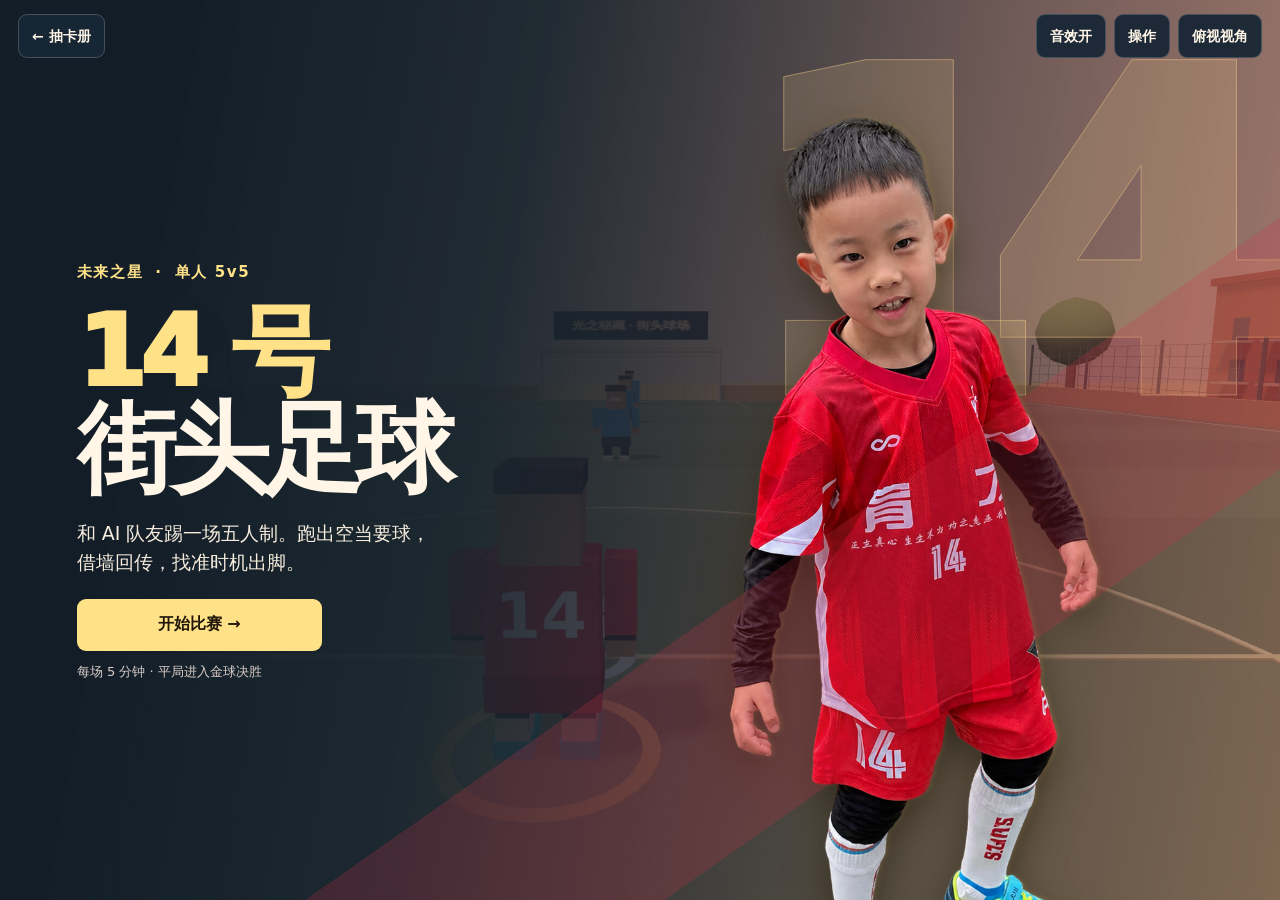
==== street-football/index.html @ 9abeea7c "Add mobile Future Star 5v5 street football" ====
<!doctype html>
<html lang="zh-CN">
<head>
  <meta charset="utf-8">
  <meta name="viewport" content="width=device-width, initial-scale=1, viewport-fit=cover">
  <meta name="theme-color" content="#111b24">
  <meta name="description" content="操控红衣 14 号，在 3D 街头球场和 AI 踢五人制足球。">
  <title>14 号 · 街头足球 | 光之秘藏</title>
  <link rel="stylesheet" href="./style.css">
  <script type="importmap">{"imports":{"three":"./vendor/three.module.min.js"}}</script>
  <script type="module" src="./game.js"></script>
</head>
<body>
  <main id="yakar-gol" data-screen="loading">
    <div id="yg-view">
      <div id="yg-labels" aria-hidden="true"></div>
      <header class="toolbar">
        <a class="tool back" href="../">← 抽卡册</a>
        <div class="toolbar-actions">
          <button class="tool" id="yg-sound" type="button" aria-label="切换音效">音效开</button>
          <button class="tool" id="yg-help-open" type="button">操作</button>
          <button class="tool" id="yg-cam" type="button" aria-label="切换镜头">俯视视角</button>
          <button class="tool" id="yg-full" type="button" hidden>全屏</button>
          <button class="tool" id="yg-pause-open" type="button" hidden>暂停</button>
        </div>
      </header>

      <section id="yg-home" class="home" aria-labelledby="game-title">
        <div class="home-content">
          <p class="match-format">未来之星 <b>·</b> 单人 5v5</p>
          <h1 id="game-title"><span>14 号</span>街头足球</h1>
          <p class="home-description">和 AI 队友踢一场五人制。跑出空当要球，借墙回传，找准时机出脚。</p>
          <button id="yg-start" class="primary" type="button" disabled>加载球场…</button>
          <p class="home-meta">每场 5 分钟 · 平局进入金球决胜</p>
        </div>
        <div class="hero" aria-hidden="true">
          <b>14</b>
          <img src="../assets/future-star/player.png" width="1086" height="1448" alt="" fetchpriority="high">
        </div>
      </section>

      <div id="yg-scoreboard" class="scoreboard" hidden>
        <div class="team red-team"><span>红队</span><b id="yg-blue-score">0</b><div class="pips"><span class="fires" id="yg-blue-fire"></span><span class="winds" id="yg-blue-wind"></span></div></div>
        <div class="clock"><b id="yg-timer">05:00</b><small id="yg-period">5v5</small></div>
        <div class="team blue-team"><span>蓝队</span><b id="yg-orange-score">0</b><div class="pips"><span class="fires" id="yg-orange-fire"></span><span class="winds" id="yg-orange-wind"></span></div></div>
      </div>
      <div id="yg-speed" hidden></div>
      <div id="yg-crosshair" aria-hidden="true" hidden>+</div>
      <div id="yg-charge" hidden><div class="charge-ring"></div><span id="yg-charge-text"></span></div>
      <div id="yg-overhead" hidden>
        <div id="yg-over-stun" class="over-row stun" hidden><span id="yg-over-stun-text"></span><div class="over-bar"><i id="yg-over-stun-fill"></i></div></div>
        <div id="yg-over-energy" class="over-row energy" hidden><span id="yg-over-energy-text"></span><div class="over-bar"><i id="yg-over-energy-fill"></i></div></div>
      </div>
      <div id="yg-cine" hidden><i class="cine-bar top"></i><i class="cine-bar bottom"></i><div class="cine-title"><strong id="yg-cine-title"></strong><span id="yg-cine-who"></span><div id="yg-cine-aim" class="cine-aim" hidden><i id="yg-cine-aim-fill"></i></div></div></div>
      <div id="yg-ballmark" hidden aria-hidden="true"><i></i></div>
      <div id="yg-message" role="status" hidden></div>
      <div id="yg-burn" hidden><strong>暂离球场</strong><span id="yg-burn-count"></span><small>稍后自动回场</small></div>

      <aside id="yg-player" class="player" aria-label="14 号状态" hidden>
        <div class="player-photo"><img src="../assets/future-star/player.png" alt="" width="1086" height="1448"></div>
        <div><div id="yg-side" class="player-name">14 号 · 红队</div><strong id="yg-ball-status">争抢球权</strong>
          <div class="energy" aria-label="体力"><span id="yg-energy-text">就绪</span><div class="meter"><i id="yg-energy-fill"></i></div></div>
        </div>
      </aside>

      <div id="yg-touch" hidden>
        <div class="touch-zone left" data-t="stick" aria-label="拖动左侧移动"></div>
        <div class="touch-zone right" data-t="look" aria-label="拖动右侧瞄准"></div>
        <div class="joystick-idle" aria-hidden="true"></div>
        <div id="yg-stick" aria-hidden="true" hidden><i></i></div>
        <div class="touch-buttons" aria-label="触屏操作">
          <button id="yg-t-sprint" class="tbtn sprint" type="button" data-t="sprint">冲刺</button>
          <button id="yg-t-jump" class="tbtn jump" type="button" data-t="jump">跳跃</button>
          <button id="yg-t-pass" class="tbtn pass" type="button" data-t="pass"><b class="when-ball">传球</b><small class="when-ball">长按火焰传球</small><b class="when-free">铲抢</b></button>
          <button id="yg-t-shoot" class="tbtn shoot" type="button" data-t="shoot"><b class="when-ball">射门</b><small class="when-ball">长按旋风射门</small><b class="when-free">要球</b></button>
        </div>
      </div>
      <div id="yg-rotate"><strong>请横过手机</strong><span>横屏后即可使用双手操作</span><a class="tool" href="../">返回抽卡册</a></div>
      <div id="yg-controls" class="desktop-only" hidden>WASD 移动 · 左键射门或要球 · 右键传球或铲抢 · Shift 冲刺 · 空格跳跃</div>

      <section id="yg-help" class="overlay" role="dialog" aria-modal="true" aria-labelledby="help-title" hidden>
        <div class="card">
          <h2 id="help-title">怎么踢</h2>
          <dl class="touch-only">
            <dt>移动</dt><dd>在屏幕左侧按住并拖动。默认俯视，瞄准方向跟随移动方向。</dd>
            <dt>射门 / 要球</dt><dd>有球时点按射门，长按约 1 秒蓄力后松开。没球时向 AI 队友要球。</dd>
            <dt>传球 / 铲抢</dt><dd>有球时点按传球，长按蓄力打出火焰传球。没球时向球铲抢。</dd>
            <dt>冲刺 / 跳跃</dt><dd>冲刺和铲抢共用体力。跳起可以避开火焰传球。</dd>
            <dt>镜头</dt><dd>右上角切换视角。肩后视角可在右半屏滑动瞄准。</dd>
          </dl>
          <dl class="desktop-only">
            <dt>WASD、方向键</dt><dd>移动。肩后视角用鼠标瞄准，俯视用鼠标指向目标。</dd>
            <dt>鼠标左键</dt><dd>有球时射门，长按可蓄力。没球时向 AI 队友要球。</dd>
            <dt>鼠标右键</dt><dd>有球时传球，长按可蓄力。没球时铲抢。</dd>
            <dt>Shift、空格</dt><dd>冲刺、跳跃。V 切换视角，Esc 暂停。</dd>
          </dl>
          <p>球碰墙会弹回。每队各有 5 次火焰传球和旋风射门，剩余次数显示在比分牌上。</p>
          <button id="yg-help-close" class="primary" type="button">知道了</button>
        </div>
      </section>

      <section id="yg-pause" class="overlay" role="dialog" aria-modal="true" aria-labelledby="pause-title" hidden>
        <div class="card menu-card">
          <h2 id="pause-title">比赛暂停</h2>
          <button id="yg-resume" class="primary" type="button">继续比赛</button>
          <div class="menu-actions">
            <button id="yg-restart" type="button">重新开球</button><button id="yg-pause-help" type="button">操作说明</button>
            <button id="yg-pause-sound" type="button">音效开</button><button id="yg-menu" type="button">回到赛前</button>
          </div>
          <a class="tool" href="../">返回抽卡册</a>
        </div>
      </section>

      <section id="yg-results" class="overlay" role="dialog" aria-modal="true" aria-labelledby="yg-result-title" hidden>
        <div class="card result-card">
          <h2 id="yg-result-title"></h2>
          <div id="yg-final-score" aria-label="最终比分"></div>
          <div class="table-wrap" tabindex="0" aria-label="球员数据">
            <table><thead><tr><th>球员</th><th>进球</th><th>传球</th><th>火焰命中</th><th>抢断</th><th>扑救</th></tr></thead><tbody id="yg-stats"></tbody></table>
          </div>
          <div class="menu-actions"><button id="yg-again" class="primary" type="button">再踢一场</button><button id="yg-result-menu" type="button">回到赛前</button></div>
        </div>
      </section>
      <div id="game-error" class="overlay" hidden><div class="card menu-card"><h2>球场加载失败</h2><p>请刷新重试，或使用支持 WebGL 的浏览器。</p><a class="tool" href="../">返回抽卡册</a></div></div>
      <noscript><div class="overlay">请启用 JavaScript 后再进入球场。</div></noscript>
    </div>
  </main>
</body>
</html>
---- street-football/style.css ----
:root {
  color-scheme: dark;
  font-family: system-ui, -apple-system, "PingFang SC", "Microsoft YaHei", sans-serif;
  background: #111b24;
  color: #fff6e8;
  --panel: #111c27;
  --line: #ffffff30;
  --accent: #ffe188;
  --red: #ff8494;
  --blue: #81d1ff;
  --edge-x: 18px;
  --edge-y: 14px;
}
* { box-sizing: border-box; }
html, body { margin: 0; width: 100%; height: 100%; overflow: hidden; }
[hidden] { display: none !important; }
button, .tool {
  appearance: none;
  line-height: 1.15;
  font-family: inherit;
  font-size: 14px;
  font-weight: 750;
  min-height: 44px;
  border-radius: 9px;
  border: 1px solid var(--line);
  background: #192835f2;
  color: inherit;
  cursor: pointer;
  padding: 8px 13px;
  touch-action: manipulation;
  -webkit-tap-highlight-color: transparent;
}
.tool { display: inline-flex; align-items: center; justify-content: center; text-decoration: none; }
button:active, .tool:active { background: #364657; }
button:focus-visible, a:focus-visible, .table-wrap:focus-visible { outline: 2px solid var(--accent); outline-offset: 3px; }
button:disabled { cursor: wait; opacity: .65; }
.primary { background: var(--accent); color: #211709; border-color: transparent; font-weight: 900; }
.primary:active { background: #ffca57; }
#yakar-gol { position: fixed; inset: 0; user-select: none; -webkit-user-select: none; }
#yg-view { position: absolute; inset: 0; overflow: hidden; }
#yg-view > canvas { display: block; width: 100%; height: 100%; }
.toolbar {
  position: absolute; z-index: 12; top: calc(var(--edge-y) + env(safe-area-inset-top));
  left: calc(var(--edge-x) + env(safe-area-inset-left)); right: calc(var(--edge-x) + env(safe-area-inset-right));
  display: flex; justify-content: space-between; align-items: flex-start; pointer-events: none;
}
.toolbar-actions { display: flex; gap: 8px; margin-left: auto; }
.toolbar .tool { pointer-events: auto; white-space: nowrap; }
#yg-full { display: none; }
.tam-ekran #yg-full:not([hidden]) { display: inline-block; }
[data-screen="match"] .toolbar .back,
[data-screen="match"] .toolbar #yg-help-open,
[data-screen="match"] .toolbar #yg-sound { display: none; }
.home {
  position: absolute; inset: 0; isolation: isolate; overflow: hidden; display: grid; align-items: center;
  padding: 66px max(6vw,calc(28px + env(safe-area-inset-left))) 22px;
  background: linear-gradient(100deg,#121d28 13%,#18232df5 38%,#351b28a6 72%,#68232d80);
}
.home::after {
  content: ""; position: absolute; inset: 0; z-index: -1; pointer-events: none;
  background: linear-gradient(145deg, transparent 62%,#cf2f4638 62% 76%,transparent 76%);
}
.home-content { z-index: 1; width: min(54vw, 550px); }
.match-format { color: var(--accent); font-size: 15px; letter-spacing: .11em; font-weight: 750; margin: 0; }
.match-format b { margin: 0 5px; }
.home h1 { margin: .22em 0; font-size: clamp(40px,7.7vw,112px); font-weight: 950; line-height: .98; letter-spacing: -.06em; }
.home h1 span { display: block; color: var(--accent); }
.home-description { max-width: 360px; margin: 14px 0 21px; font-size: clamp(14px,2vw,19px); color: #f7edde; line-height: 1.55; }
.home .primary { min-width: clamp(150px,22vw,245px); min-height: 52px; padding: 10px 21px; font-size: 16px; }
.home-meta { font-size: 13px; margin: 12px 0 0; color: #dbcec9; }
.hero { position: absolute; z-index: -1; top: 0; right: 0; width: 59%; height: 100%; pointer-events: none; }
.hero b {
  position: absolute; right: 7%; top: 3%; font: 950 min(57vh,34vw)/1 system-ui, sans-serif;
  letter-spacing: -.13em; color: #ffd78e28; -webkit-text-stroke: 1px #ffd78e70;
}
.hero img {
  position: absolute; right: max(1vw, env(safe-area-inset-right)); bottom: -15%; height: min(103%,89vw); width: auto;
  filter: drop-shadow(0 15px 20px #0009) drop-shadow(2px 0 2px #ffd17054);
}
.scoreboard {
  position: absolute; z-index: 8; top: calc(var(--edge-y) + env(safe-area-inset-top)); left: 50%; transform: translateX(-50%);
  display: flex; align-items: stretch; overflow: hidden; border: 1px solid var(--line); border-radius: 10px;
  background: #101925f2; box-shadow: 0 5px 16px #0005; pointer-events: none;
}
.team { display: grid; grid-template-columns: auto auto; gap: 2px 10px; padding: 5px 13px 6px; place-items: center; font-size: 13px; font-weight: 850; }
.team b { color: #fff; font-size: 23px; line-height: 1; font-variant-numeric: tabular-nums; }
.team.red-team { color: var(--red); border-top: 2px solid #f74962; }
.team.blue-team { color: var(--blue); border-top: 2px solid #47b7f3; }
.clock { display: grid; place-content: center; text-align: center; min-width: 78px; padding: 0 8px; background: #ffffff0b; }
.clock b { font-size: 19px; line-height: 1; font-variant-numeric: tabular-nums; }
.clock small { margin-top: 4px; font-size: 10px; color: #e8dde1; }
.pips { grid-column: 1/-1; display: flex; gap: 4px; }
.fires, .winds { display: flex; gap: 2px; }
.pips i { width: 5px; height: 5px; border-radius: 50%; background: #ff9e49; }
.winds i { background: #78edfb; }
.pips i.used { opacity: .18; }
.player {
  position: absolute; z-index: 5; left: calc(var(--edge-x) + env(safe-area-inset-left));
  bottom: calc(var(--edge-y) + env(safe-area-inset-bottom)); display: flex; align-items: center; gap: 8px;
  min-width: 130px; padding: 6px 10px 6px 6px; border: 1px solid #ff6a8575; border-radius: 11px;
  background: #151f2be8; pointer-events: none;
}
.player-photo { width: 40px; height: 40px; overflow: hidden; border-radius: 7px; position: relative; background: #682632; }
.player-photo img { position: absolute; width: 92px; height: auto; left: -18px; top: -2px; }
.player-name { color: var(--red); font-size: 11px; }
.player strong { display: block; font-size: 13px; line-height: 1.3; }
.energy { display: flex; align-items: center; color: var(--accent); font-size: 10px; gap: 5px; }
.meter { width: 39px; height: 3px; background: #ffffff32; border-radius: 4px; overflow: hidden; }
.meter i { display: block; height: 100%; background: var(--accent); }
#yg-controls { position: absolute; bottom: 14px; left: 50%; transform: translateX(-50%); background: var(--panel); border-radius: 7px; padding: 9px 12px; font-size: 12px; white-space: nowrap; }
#yg-touch { position: absolute; inset: 0; touch-action: none; -webkit-touch-callout: none; }
.touch-zone { position: absolute; inset-block: 0; z-index: 7; touch-action: none; }
.touch-zone.left { left: env(safe-area-inset-left); width: 44%; }
.touch-zone.right { left: 44%; right: env(safe-area-inset-right); }
.joystick-idle, #yg-stick::before {
  width: 98px; height: 98px; border-radius: 50%; border: 2px solid #fff8; background: #151f2b70;
  box-shadow: inset 0 0 0 7px #151f2b30; pointer-events: none;
}
.joystick-idle { position: absolute; z-index: 8; left: calc(38px + env(safe-area-inset-left)); bottom: calc(81px + env(safe-area-inset-bottom)); opacity: .6; }
.joystick-idle::before { content: ""; position: absolute; inset: 33%; border: 1px solid #fff9; border-radius: 50%; }
#yg-touch:has(#yg-stick:not([hidden])) .joystick-idle { opacity: .12; }
#yg-stick { position: fixed; left: 0; top: 0; width: 0; height: 0; z-index: 10; pointer-events: none; }
#yg-stick::before { content: ""; position: absolute; left: -49px; top: -49px; }
#yg-stick i { position: absolute; left: -19px; top: -19px; width: 38px; height: 38px; border-radius: 50%; background: #ffe4a4; box-shadow: 0 2px 8px #0006; }
.touch-buttons {
  position: absolute; right: calc(var(--edge-x) + env(safe-area-inset-right)); bottom: calc(var(--edge-y) + env(safe-area-inset-bottom));
  display: grid; z-index: 10; grid-template-columns: repeat(2, auto); align-items: center; justify-items: center; gap: 9px 11px; pointer-events: none;
}
.tbtn {
  --cd: 0; position: relative; display: flex; flex-direction: column; justify-content: center; align-items: center;
  padding: 0; min-width: 54px; min-height: 50px; border-radius: 14px; font-size: 14px; background: #172231e8;
  color: #fff9ec; border: 1px solid #e4edff83; overflow: hidden; pointer-events: auto; touch-action: none;
}
.tbtn::after { content: ""; position: absolute; inset: 0; background: conic-gradient(#10121980 calc(var(--cd) * 1turn),transparent 0); pointer-events: none; }
.tbtn.on { transform: scale(.94); background: #37495b; }
.tbtn.shoot, .tbtn.pass { width: clamp(73px,12vw,103px); height: clamp(64px,12vh,90px); font-size: 18px; }
.tbtn.shoot { background: #ffe18a; color: #2b1c0d; border-color: #fff1be; }
.tbtn.shoot.on { background: #ffbe58; }
.tbtn.pass { border-color: #81d1ff; }
.tbtn small { display: block; margin-top: 4px; font-size: 10px; font-weight: 780; line-height: 1.05; }
.tbtn .when-free, .tbtn.shoot.call .when-ball, .tbtn.pass.dash .when-ball { display: none; }
.tbtn.shoot.call .when-free, .tbtn.pass.dash .when-free { display: block; }
#yg-rotate { display: none; }
@media (orientation: portrait) {
  .touch #yg-rotate {
    position: absolute; z-index: 50; inset: 0; display: flex; flex-direction: column; align-items: center; justify-content: center;
    gap: 14px; text-align: center; padding: 22px; background: radial-gradient(ellipse at 90% 70%,#5b2330,#111b24 70%);
  }
  #yg-rotate strong { font-size: 31px; color: var(--accent); }
}
.touch-only { display: none; }
.touch .touch-only { display: grid; }
.touch .desktop-only { display: none !important; }
.overlay { position: absolute; inset: 0; z-index: 20; display: grid; place-items: center; padding: 12px max(18px,env(safe-area-inset-left),env(safe-area-inset-right)); background: #0a111bd3; }
.card { width: min(590px,100%); max-height: 100%; overflow: auto; overscroll-behavior: contain; padding: clamp(14px,4vh,30px); background: var(--panel); border: 1px solid var(--line); border-radius: 14px; box-shadow: 0 15px 40px #0007; }
.card h2 { font-size: clamp(23px,5vh,36px); color: var(--accent); margin: 0 0 9px; }
.card p, .card dl { font-size: 14px; line-height: 1.5; margin: 12px 0; }
.card dl { grid-template-columns: auto 1fr; gap: 8px 13px; }
.card dt { font-weight: 800; color: var(--accent); }
.card dd { margin: 0; }
.menu-card { width: min(376px,100%); }
.menu-card > .primary { width: 100%; }
.menu-card > .tool { width: 100%; margin-top: 8px; }
.menu-actions { display: grid; grid-template-columns: 1fr 1fr; gap: 8px; margin-top: 8px; }
#yg-final-score { font-size: 34px; font-weight: 900; font-variant-numeric: tabular-nums; }
.table-wrap { max-height: 35dvh; overflow: auto; margin-bottom: 8px; }
table { width: 100%; border-collapse: collapse; font-size: 12px; }
th, td { text-align: left; padding: 5px; border-bottom: 1px solid #ffffff17; white-space: nowrap; }
tr.me { background: #f7496228; font-weight: 800; }
.blue-text, .actor-label.blue { color: var(--red); }
.orange-text, .actor-label.orange { color: var(--blue); }
.iso #yg-crosshair { display: none !important; }
@media (max-height: 480px) {
  :root { --edge-y: 7px; --edge-x: 10px; }
  .home { padding-top: max(52px,calc(env(safe-area-inset-top) + 48px)); padding-bottom: 11px; }
  .home h1 { font-size: clamp(34px,15vh,62px); }
  .home .primary { min-height: 44px; }
  .home-description { margin: 9px 0 12px; }
  .home-meta { margin-top: 8px; }
  .toolbar .tool { font-size: 12px; padding-inline: 8px; }
  .team { padding-inline: 8px; gap: 1px 5px; }
  .clock { min-width: 65px; }
  .joystick-idle { width: 84px; height: 84px; bottom: calc(66px + env(safe-area-inset-bottom)); }
}
@media (max-height: 310px) { .home-description { display: none; } }
/* Oyuncuların üstündeki etiketler (kaleci, yanan oyuncunun sayacı). */
#yg-labels{position:absolute;inset:0;pointer-events:none;overflow:hidden}
.actor-label{position:absolute;top:0;left:0;font-size:10px;font-weight:900;text-shadow:0 2px 4px #12382e;background:#173a39aa;padding:3px 6px;border-radius:4px}
.blue{color:#94eff3}
.orange{color:#ffd098}

/* Nişangah ve karakterin sırtındaki gösterge: enerji geri sayımı (sarı, dolunca yeşil "HAZIR") ve rüzgar şarjı (camgöbeği; enerji yokken soluk). */
#yg-crosshair{position:absolute;left:50%;top:50%;transform:translate(-50%,-50%);font:28px monospace;color:white;text-shadow:0 1px 4px #173a39;pointer-events:none;z-index:6}
#yg-overhead{position:absolute;top:0;left:0;z-index:6;pointer-events:none;display:flex;flex-direction:column;gap:4px;align-items:center}
.over-row{display:flex;align-items:center;gap:6px;padding:4px 7px;border-radius:6px;background:#122f2cd9;border:1px solid #f1c57d88;box-shadow:0 4px 14px #0b1f1c66;font:900 11px/1 Segoe UI,Arial,sans-serif;letter-spacing:1px;white-space:nowrap;font-variant-numeric:tabular-nums}
.over-row span{min-width:78px;color:#ffd98f}
.over-bar{width:56px;height:6px;border-radius:4px;background:#ffffff22;overflow:hidden}
.over-bar i{display:block;height:100%;width:0;background:#f1c57d}
.over-row.energy.ready{border-color:#9be58f;animation:ygReady .9s ease-out}
.over-row.energy.ready span{color:#b9f5ae}
.over-row.energy.ready .over-bar i{background:#9be58f}
.over-row.stun{border-color:#ffe066}
.over-row.stun span{color:#fff0a0}
.over-row.stun .over-bar i{background:#ffe066}
@keyframes ygReady{0%{transform:scale(1.25)}100%{transform:scale(1)}}

/* Yakar top sineması: üstten ve alttan sinema şeritleri, ortada alevli başlık ve atanın adı. */
#yg-cine{position:absolute;inset:0;z-index:9;pointer-events:none}
.cine-bar{position:absolute;left:0;right:0;height:11vh;background:#0b0f0e;animation:ygBar .35s ease-out}
.cine-bar.top{top:0}
.cine-bar.bottom{bottom:0}
.cine-title{position:absolute;left:50%;top:15vh;transform:translateX(-50%);text-align:center;animation:ygCine .5s cubic-bezier(.2,1.6,.4,1)}
.cine-title strong{display:block;font:950 clamp(38px,6vw,74px)/1 Segoe UI,Arial,sans-serif;letter-spacing:-1px;background:linear-gradient(180deg,#fff3a0,#ff9a2e 45%,#e8321a);-webkit-background-clip:text;background-clip:text;color:transparent;filter:drop-shadow(0 3px 14px #ff4a1a99)}
.cine-title span{display:inline-block;margin-top:8px;padding:4px 12px;border-radius:6px;background:#1a0f0bcc;color:#ffd9a8;font-weight:900;font-size:13px;letter-spacing:2px}
.cine-aim{width:240px;height:7px;margin:10px auto 0;border-radius:4px;background:#ffffff26;overflow:hidden}
.cine-aim i{display:block;height:100%;width:100%;background:linear-gradient(90deg,#ff5a1f,#ffd35c)}
#yg-cine:not([hidden]) ~ #yg-message{display:none!important}
@keyframes ygBar{0%{transform:scaleY(0)}100%{transform:scaleY(1)}}
@keyframes ygCine{0%{transform:translateX(-50%) scale(2.2);opacity:0}100%{transform:translateX(-50%) scale(1);opacity:1}}

/* Nişangah dolum halkası: sol tık rüzgar (camgöbeği), sağ tık yakar top (turuncu), yapılamıyorsa gri; dolunca atar. */
#yg-charge{--p:0;--c:#8ff3ff;position:absolute;left:50%;top:50%;width:92px;height:92px;transform:translate(-50%,-50%);z-index:6;pointer-events:none}
.charge-ring{position:absolute;inset:0;border-radius:50%;background:conic-gradient(var(--c) calc(var(--p) * 1turn),#ffffff2e 0);-webkit-mask:radial-gradient(farthest-side,transparent calc(100% - 9px),#000 calc(100% - 8px));mask:radial-gradient(farthest-side,transparent calc(100% - 9px),#000 calc(100% - 8px));filter:drop-shadow(0 0 7px var(--c))}
#yg-charge span{position:absolute;left:50%;top:100%;transform:translateX(-50%);margin-top:10px;padding:5px 11px;border-radius:6px;background:#0f2a27e6;border:1px solid var(--c);color:var(--c);font:900 12px/1 Segoe UI,Arial,sans-serif;letter-spacing:1px;white-space:nowrap}
#yg-charge.full .charge-ring{animation:ygFull .35s ease-in-out infinite alternate}
@keyframes ygFull{0%{transform:scale(1)}100%{transform:scale(1.14)}}

/* Hızlı koşu: ekran kenarlarından merkeze akan hız çizgileri (orta açık kalır). */
#yg-speed{position:absolute;inset:-10%;z-index:5;pointer-events:none;background:repeating-conic-gradient(from 0deg,#ffffff00 0deg 5deg,#ffffff38 5.4deg 6deg,#ffffff00 6.4deg 11deg);-webkit-mask:radial-gradient(circle,transparent 34%,#000 72%);mask:radial-gradient(circle,transparent 34%,#000 72%);animation:ygSpeed .5s linear infinite}
@keyframes ygSpeed{0%{transform:rotate(0deg) scale(1)}50%{transform:rotate(2deg) scale(1.04)}100%{transform:rotate(0deg) scale(1)}}

/* Ortadaki mesaj ve yanma perdesi. */
#yg-message{position:absolute;top:130px;left:50%;transform:translateX(-50%);background:#f1c57d;color:#263d30;padding:14px 27px;border-radius:8px;font-weight:900;letter-spacing:.5px;z-index:8;white-space:nowrap}
#yg-burn{position:absolute;inset:0;pointer-events:none;box-shadow:inset 0 0 160px #e2693980;display:flex;align-items:center;justify-content:center;flex-direction:column;background:#402c161f}
#yg-burn strong{font-size:38px;color:#fff1cb;text-shadow:0 3px 18px #742609}
#yg-burn-count{font-size:50px;font-weight:900;color:#ffd199}
#yg-burn small{background:#513d27dd;padding:8px 12px;border-radius:6px}

/* Sol alt oyuncu kartı ve alt kontrol şeridi. */
/* Top ekran dışındayken kenardaki işaret: beyaz top ve topa doğru ok; yakar topta kırmızı. */
#yg-ballmark{--a:0rad;position:absolute;left:0;top:0;width:34px;height:34px;border-radius:50%;background:radial-gradient(circle at 38% 35%,#fff,#d9dccf);border:2px solid #173a39;box-shadow:0 3px 12px #0b1f1c88;z-index:6;pointer-events:none}
#yg-ballmark i{position:absolute;inset:0;transform:rotate(var(--a))}
#yg-ballmark i::after{content:"";position:absolute;right:-13px;top:50%;margin-top:-7px;border:7px solid transparent;border-left:10px solid #fff3c4;filter:drop-shadow(0 1px 2px #0008)}
#yg-ballmark.fire{background:radial-gradient(circle at 38% 35%,#ffe08a,#ff5a1f);border-color:#6a1a08}
/* Telefonda göstergeler ekranın altında (karakterin üstünde görüşü kapatmasın): dolum halkası ve enerji / sersemlik. */
#yakar-gol.touch #yg-overhead{left:50%;top:auto;bottom:calc(12px + env(safe-area-inset-bottom));transform:translateX(-50%)!important}
#yakar-gol.touch #yg-charge{top:auto;bottom:calc(64px + env(safe-area-inset-bottom));transform:translateX(-50%);width:54px;height:54px}
#yakar-gol.touch #yg-charge span{top:50%;left:100%;transform:translateY(-50%);margin:0 0 0 10px}
#yakar-gol.touch #yg-charge span{font-size:10px;padding:4px 8px}

#yg-message { font-family: inherit; text-align: center; max-width: calc(100vw - 38px); }
.touch #yg-charge { bottom: calc(46px + env(safe-area-inset-bottom)); }
.touch #yg-overhead { bottom: calc(13px + env(safe-area-inset-bottom)); }
.cine-title strong { font-size: clamp(26px,7vh,58px); }
#yg-burn strong { font-size: clamp(26px,7vh,58px); }
#yg-burn-count { font-size: clamp(28px,8vh,60px); }
@media (prefers-reduced-motion: reduce) { *, *::before, *::after { animation-duration: .01ms !important; transition-duration: .01ms !important; } }

.actor-label.future-star:not(.call):not(.fire-to) { color: #ffe188; background: #171c29; border: 1px solid #ffe18880; }
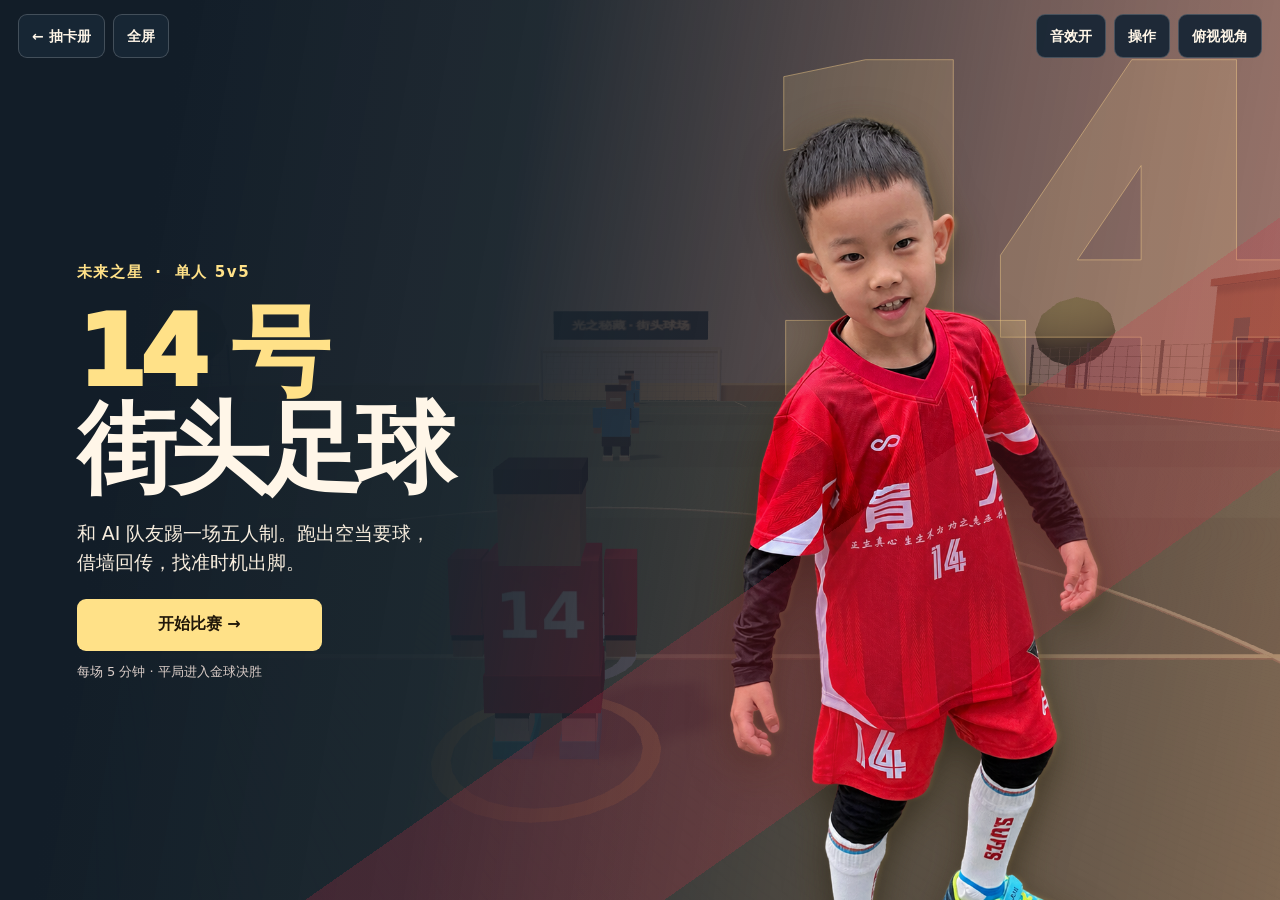
==== commit 7c240f70: "Stabilize street football viewport and possession camera" ====
--- a/street-football/index.html
+++ b/street-football/index.html
@@ -4,23 +4,29 @@
   <meta charset="utf-8">
   <meta name="viewport" content="width=device-width, initial-scale=1, viewport-fit=cover">
   <meta name="theme-color" content="#111b24">
+  <meta name="apple-mobile-web-app-capable" content="yes">
+  <meta name="apple-mobile-web-app-status-bar-style" content="black-translucent">
+  <meta name="apple-mobile-web-app-title" content="14 号街头足球">
   <meta name="description" content="操控红衣 14 号，在 3D 街头球场和 AI 踢五人制足球。">
   <title>14 号 · 街头足球 | 光之秘藏</title>
-  <link rel="stylesheet" href="./style.css">
+  <link rel="manifest" href="./manifest.webmanifest">
+  <link rel="stylesheet" href="./style.css?v=screen-fit">
   <script type="importmap">{"imports":{"three":"./vendor/three.module.min.js"}}</script>
-  <script type="module" src="./game.js"></script>
+  <script type="module" src="./game.js?v=screen-fit"></script>
 </head>
 <body>
   <main id="yakar-gol" data-screen="loading">
     <div id="yg-view">
       <div id="yg-labels" aria-hidden="true"></div>
       <header class="toolbar">
-        <a class="tool back" href="../">← 抽卡册</a>
+        <div class="toolbar-start">
+          <a class="tool back" href="../">← 抽卡册</a>
+          <button class="tool" id="yg-full" type="button" hidden>全屏</button>
+        </div>
         <div class="toolbar-actions">
           <button class="tool" id="yg-sound" type="button" aria-label="切换音效">音效开</button>
           <button class="tool" id="yg-help-open" type="button">操作</button>
           <button class="tool" id="yg-cam" type="button" aria-label="切换镜头">俯视视角</button>
-          <button class="tool" id="yg-full" type="button" hidden>全屏</button>
           <button class="tool" id="yg-pause-open" type="button" hidden>暂停</button>
         </div>
       </header>
@@ -81,6 +87,7 @@
       <section id="yg-help" class="overlay" role="dialog" aria-modal="true" aria-labelledby="help-title" hidden>
         <div class="card">
           <h2 id="help-title">怎么踢</h2>
+          <p id="yg-fullscreen-note" hidden>iPhone 可在 Safari 的分享菜单中选择「添加到主屏幕」，再从主屏幕横屏打开。其他手机可用系统浏览器打开后点「全屏」。</p>
           <dl class="touch-only">
             <dt>移动</dt><dd>在屏幕左侧按住并拖动。默认俯视，瞄准方向跟随移动方向。</dd>
             <dt>射门 / 要球</dt><dd>有球时点按射门，长按约 1 秒蓄力后松开。没球时向 AI 队友要球。</dd>
--- a/street-football/style.css
+++ b/street-football/style.css
@@ -1,5 +1,7 @@
 :root {
   color-scheme: dark;
+  -webkit-text-size-adjust: 100%;
+  text-size-adjust: 100%;
   font-family: system-ui, -apple-system, "PingFang SC", "Microsoft YaHei", sans-serif;
   background: #111b24;
   color: #fff6e8;
@@ -12,7 +14,7 @@
   --edge-y: 14px;
 }
 * { box-sizing: border-box; }
-html, body { margin: 0; width: 100%; height: 100%; overflow: hidden; }
+html, body { margin: 0; width: 100%; height: 100%; overflow: hidden; overscroll-behavior: none; }
 [hidden] { display: none !important; }
 button, .tool {
   appearance: none;
@@ -36,18 +38,22 @@
 button:disabled { cursor: wait; opacity: .65; }
 .primary { background: var(--accent); color: #211709; border-color: transparent; font-weight: 900; }
 .primary:active { background: #ffca57; }
-#yakar-gol { position: fixed; inset: 0; user-select: none; -webkit-user-select: none; }
+#yakar-gol {
+  position: fixed; left: var(--view-left, 0px); top: var(--view-top, 0px);
+  width: var(--view-width, 100%); height: var(--view-height, 100%); height: var(--view-height, 100dvh);
+  overflow: hidden; user-select: none; -webkit-user-select: none;
+}
 #yg-view { position: absolute; inset: 0; overflow: hidden; }
+.touch[data-screen="match"] #yg-view { touch-action: none; }
 #yg-view > canvas { display: block; width: 100%; height: 100%; }
 .toolbar {
   position: absolute; z-index: 12; top: calc(var(--edge-y) + env(safe-area-inset-top));
   left: calc(var(--edge-x) + env(safe-area-inset-left)); right: calc(var(--edge-x) + env(safe-area-inset-right));
   display: flex; justify-content: space-between; align-items: flex-start; pointer-events: none;
 }
-.toolbar-actions { display: flex; gap: 8px; margin-left: auto; }
+.toolbar-start, .toolbar-actions { display: flex; gap: 8px; }
+.toolbar-actions { margin-left: auto; }
 .toolbar .tool { pointer-events: auto; white-space: nowrap; }
-#yg-full { display: none; }
-.tam-ekran #yg-full:not([hidden]) { display: inline-block; }
 [data-screen="match"] .toolbar .back,
 [data-screen="match"] .toolbar #yg-help-open,
 [data-screen="match"] .toolbar #yg-sound { display: none; }
